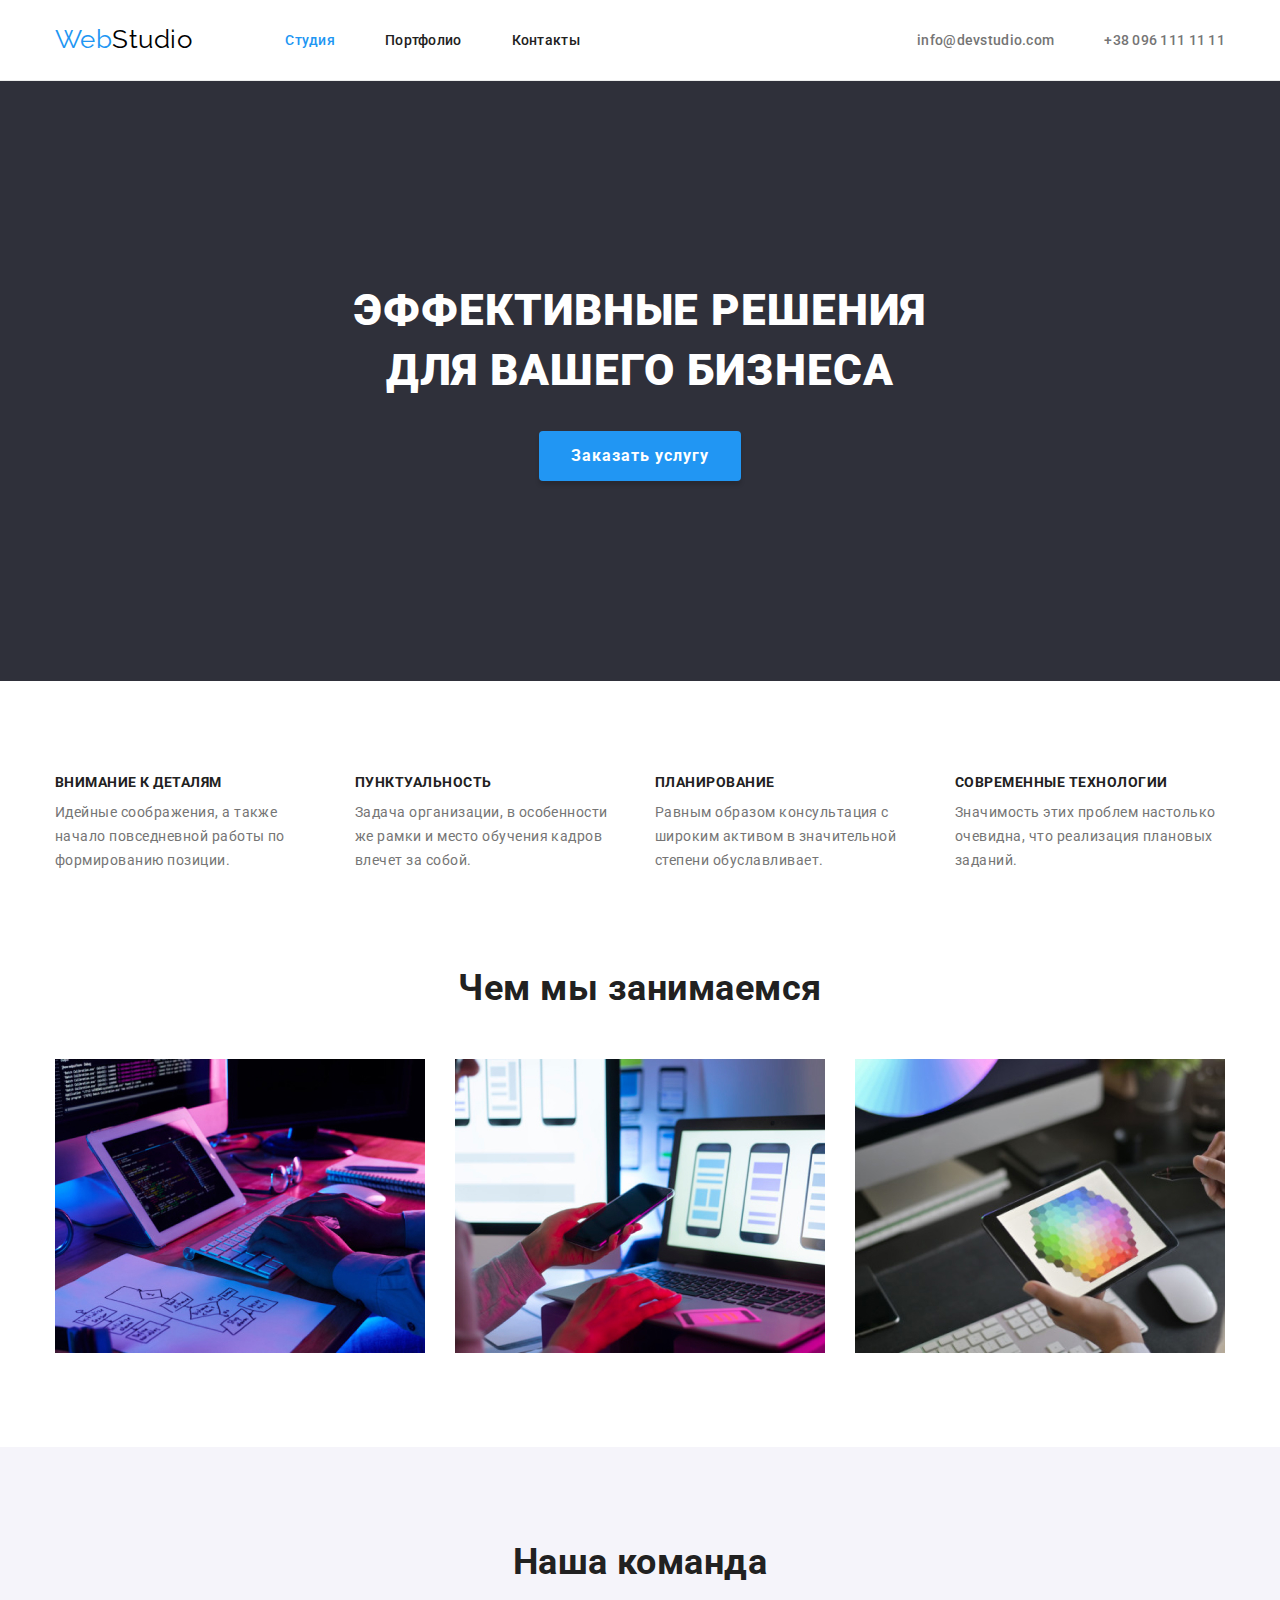
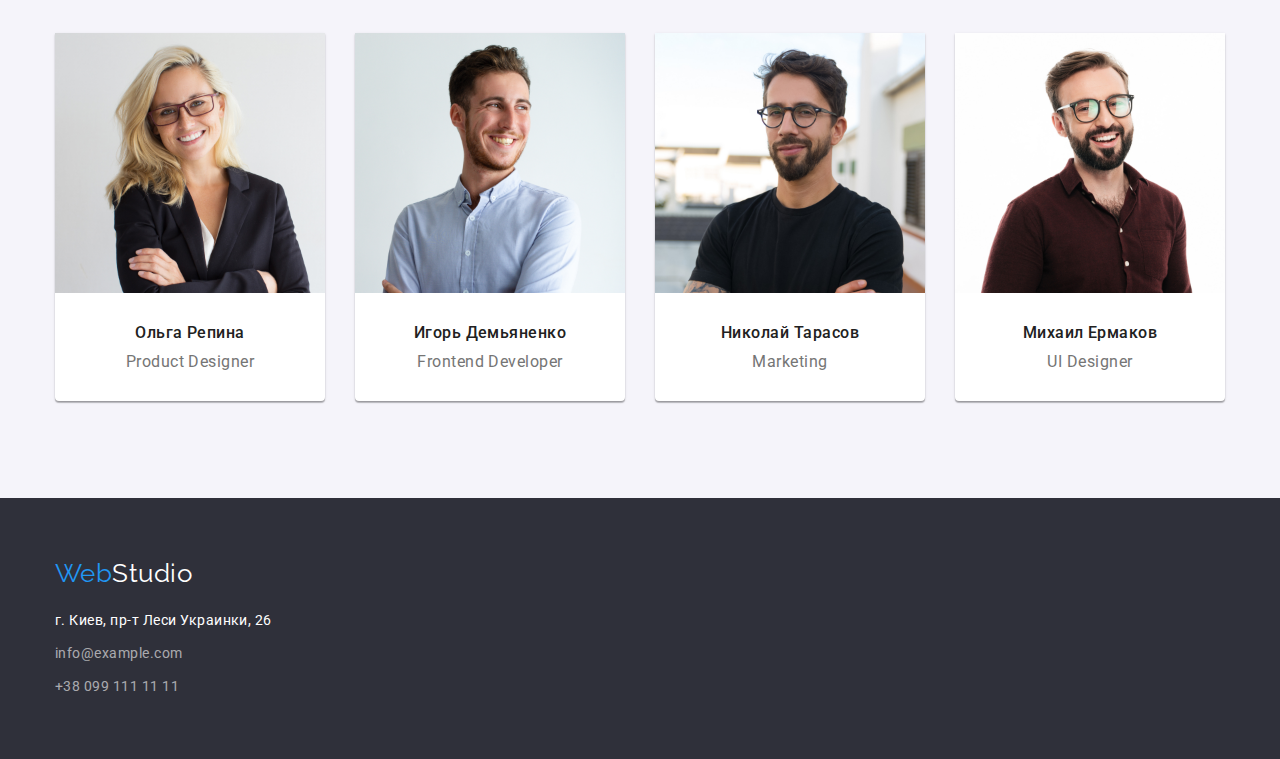
==== index.html @ 9cd1943a "Initial commit" ====
<!DOCTYPE html>
<html lang="ru">
<head>
  <meta charset="UTF-8">
  <meta name="viewport" content="width=device-width, initial-scale=1.0">
  <link href="https://fonts.googleapis.com/css2?family=Raleway:wght@700&family=Roboto:wght@400;500;700;900&display=swap" rel="stylesheet">
  <link rel="stylesheet" href="https://cdnjs.cloudflare.com/ajax/libs/modern-normalize/1.0.0/modern-normalize.min.css">
  <link rel="stylesheet" href="./css/style.css">
  <title>Web Studio</title>
</head>
<body>
  <!-- Шапка -->
  <header>
    <nav class="navigation container">
      <a href="./index.html" class="logo"><span class="logob">Web</span>Studio</a>

      <ul class="site-nav">
        <li class="item"><a href="./index.html" class="link link-current">Студия</a></li>
        <li class="item"><a href="./portfolio.html" class="link">Портфолио</a></li>
        <li class="item"><a href="" class="link">Контакты</a></li>
      </ul>

      <ul class="site-info">
        <li class="item"><a href="mailto:info@devstudio.com" class="link link-contacts">info@devstudio.com</a></li>
        <li class="item"><a href="tel:+380961111111" class="link link-contacts">+38 096 111 11 11</a></li>
      </ul>
    </nav>
  </header>

  <!-- Основа -->
  <main>
    <!-- Герой -->
    <section class="hero">
      <div class="container">
        <h1>Эффективные решения<br>для вашего бизнеса</h1>
        <a href="">Заказать услугу</a>
      </div>
    </section>

    <!-- Особенности -->
    <section class="feature">
      <div class="container">
        <!-- <h2>Особенности</h2> -->
        <ul class="feature-list">
          <li class="item">
            <h3>Внимание к деталям</h3>
            <p>Идейные соображения, а также начало повседневной работы по формированию позиции.</p>
          </li>
          <li class="item">
            <h3>Пунктуальность</h3>
            <p>Задача организации, в особенности же рамки и место обучения кадров влечет за собой.</p>
          </li>
          <li class="item">
            <h3>Планирование</h3>
            <p>Равным образом консультация с широким активом в значительной степени обуславливает.</p>
          </li>
          <li class="item">
            <h3>Современные технологии</h3>
            <p>Значимость этих проблем настолько очевидна, что реализация плановых заданий.</p>
          </li>
        </ul>
      </div>
    </section>

    <!-- Чем мы занимаемся -->
    <section class="employment">
      <div class="container">
        <h2>Чем мы занимаемся</h2>
        <ul class="employment-list">
          <li class="item"><a href=""><img src="./image/studio/box1.jpg" alt="Десктопные приложения"></a></li>
          <li class="item"><a href=""><img src="./image/studio/box2.jpg" alt="Мобильные приложения"></a></li>
          <li class="item"><a href=""><img src="./image/studio/box3.jpg" alt="Дизайнерские решения"></a></li>
        </ul>
      </div>
    </section>

    <!-- Наша команда -->
    <section class="team">
      <div class="container">
        <h2>Наша команда</h2>

        <ul class="team-list">
          <li class="item">
            <img src="./image/studio/foto1.jpg" alt="Игорь Демьяненко" width="270">
            <h3>Ольга Репина</h3>
            <p>Product Designer</p>
          </li>
          <li class="item">
            <img src="./image/studio/foto2.jpg" alt="Ольга Репина" width="270">
            <h3>Игорь Демьяненко</h3>
            <p>Frontend Developer</p>
          </li>
          <li class="item">
            <img src="./image/studio/foto3.jpg" alt="Николай Тарасов" width="270">
            <h3>Николай Тарасов</h3>
            <p>Marketing</p>
          </li>
          <li class="item">
            <img src="./image/studio/foto4.jpg" alt="Михаил Ермаков" width="270">
            <h3>Михаил Ермаков</h3>
            <p>UI Designer</p>
          </li>
        </ul>
      </div>
    </section>
  </main>

  <!-- Подвал -->
  <footer>
    <div class="container">
      <a href="./index.html" class="logow"><span class="logob">Web</span>Studio</a>

      <ul class="contacts">
        <li class="item">
          <p class="adress">г. Киев, пр-т Леси Украинки, 26</p>
        </li>
        <li class="item">
          <p class="link-contacts">info@example.com</p>
        </li>
        <li class="item">
          <p class="link-contacts">+38 099 111 11 11</p>
        </li>
      </ul>
    </div>
  </footer>
</body>
</html>
---- css/style.css ----
/* Макросики */
:root {
  --primary-text-color: #212121;
  --secondary-text-color: #757575;
  --hover-nav-color: #2196f3;
  --hover-button-color: #2196f3;
  --hover-button-text-color: #ffffff;
}

/* Тельце */
body {
  color: var(--primary-text-color);
  background-color: #ffffff;
  font-family: 'Roboto', sans-serif;
  letter-spacing: 0.03em;
  font-family: 'Roboto', sans-serif;
}

/* Обнуление */
ul {
  list-style: none;
  padding: 0;
  margin-top: 0px;
  margin-bottom: 0px;
}

a {
  text-decoration: none;
}

p,
h1,
h2,
h3 {
  margin-top: 0;
  margin-bottom: 0;
}

button {
  font-family: inherit;
}

img {
  display: block;
}

/* Общая рамка */
.container {
  margin-left: auto;
  margin-right: auto;
  width: 1200px;
  padding-left: 15px;
  padding-right: 15px;

  /* outline: 1px solid tomato; */
}

/*! HEADER */
/* Лого */
header {
  border-bottom: 1px solid #ececec;
}

.logo {
  color: #000000;
  font-family: 'Raleway', sans-serif;
  font-size: 26px;
  line-height: 1.2;
}

.logow {
  color: #ffffff;
  font-family: 'Raleway', sans-serif;
  font-size: 26px;
  line-height: 1.2;
}

.logob {
  color: var(--hover-nav-color);
}

/* Навигация */
.navigation {
  display: flex;
  align-items: center;
  height: 80px;
}

.site-nav {
  display: flex;
  margin-left: 93px;
}

.site-nav .item:not(:last-child) {
  margin-right: 50px;
}

.site-info {
  display: flex;
  margin-left: auto;
}

.site-info .item:not(:last-child) {
  margin-right: 50px;
}

/* Ссылки и взаимодействие с ними */
.link {
  color: var(--primary-text-color);
  font-weight: 500;
  font-size: 14px;
  line-height: 1.14;
  letter-spacing: 0.02em;
}

.link-contacts {
  color: var(--secondary-text-color);
}

.link:hover,
.link:focus,
.link-current {
  color: var(--hover-nav-color);
}

/*! MAIN INDEX */
/* Герой */
.hero {
  color: #ffffff;
  background-color: #2f303a;
  letter-spacing: 0.06em;
  text-align: center;
  padding-top: 200px;
  padding-bottom: 200px;
}

.hero h1 {
  margin-bottom: 30px;
  text-align: center;
  text-transform: uppercase;
  font-weight: 900;
  font-size: 44px;
  line-height: 1.36;
}

.hero a {
  display: inline-block;
  color: #ffffff;
  background-color: var(--hover-nav-color);
  font-weight: 700;
  font-size: 16px;
  line-height: 1.88;
  border-radius: 4px;
  box-shadow: 0px 4px 4px rgba(0, 0, 0, 0.15);
  padding: 10px 32px;
  text-align: center;
}

/* Особенности */
.feature {
  padding-top: 94px;
  padding-bottom: 94px;
}

.feature-list {
  display: flex;
}

.feature-list .item {
  width: 270px;
}

.feature-list .item:not(:last-child) {
  margin-right: 30px;
}

.feature h3 {
  margin-top: 0;
  margin-bottom: 10px;
  font-size: 14px;
  line-height: 1.14;
  text-transform: uppercase;
}

.feature p {
  margin-top: 0;
  margin-bottom: 0;
  color: var(--secondary-text-color);
  font-size: 14px;
  line-height: 1.71;
}

/* Чем мы занимаемся */
.employment {
  text-align: center;
  padding-bottom: 94px;
}

.employment h2 {
  text-align: center;
  font-size: 36px;
  line-height: 1.17;
  margin-bottom: 50px;
}

.employment-list {
  display: flex;
}

.employment-list .item:not(:last-child) {
  margin-right: 30px;
}

/* Наша команда */
.team {
  text-align: center;
  background-color: #f5f4fa;
  padding-top: 94px;
  padding-bottom: 97px;
}

.team h2 {
  text-align: center;
  font-size: 36px;
  line-height: 1.17;
  margin-bottom: 50px;
}

.team-list {
  display: flex;
}

.team-list .item:not(:last-child) {
  margin-right: 30px;
}

.team-list .item {
  background: #ffffff;
  box-shadow: 0px 1px 3px rgba(0, 0, 0, 0.12), 0px 1px 1px rgba(0, 0, 0, 0.14),
    0px 2px 1px rgba(0, 0, 0, 0.2);
  border-radius: 0px 0px 4px 4px;
}

.team h3 {
  font-weight: 500;
  font-size: 16px;
  line-height: 1.19;
  margin-top: 30px;
  margin-bottom: 10px;
}

.team p {
  color: var(--secondary-text-color);
  font-size: 16px;
  line-height: 1.19;
  margin-bottom: 30px;
}

/*! FOOTER */
/* Футер */
footer {
  background-color: #2f303a;
  color: #ffffff;
  padding: 60px 0px;
}

.contacts {
  font-size: 14px;
  line-height: 1.71;
  margin-top: 20px;
}

.contacts .link-contacts {
  color: rgba(255, 255, 255, 0.6);
  font-size: 14px;
  line-height: 1.71;
}

.contacts .item:not(:last-child) {
  margin-bottom: 9px;
}

/*! MAIN PORTFOLIO */
/* Кнопки фильтра портфолио */
.portfolio {
  padding-top: 94px;
  padding-bottom: 94px;
}

.filter {
  display: flex;
  margin-bottom: 56px;
  justify-content: center;
}

.filter button {
  color: var(--primary-text-color);
  background-color: #f5f4fa;
  border: none;
  border-radius: 4px;
  font-weight: 500;
  font-size: 16px;
  line-height: 1.63;
  padding: 6px 22px;
}

.filter .item:not(:last-child) {
  margin-right: 8px;
}

.filter button:hover,
.filter button:focus {
  color: #ffffff;
  background-color: var(--hover-nav-color);
  border: none;
  box-shadow: 0px 3px 1px rgba(0, 0, 0, 0.1), 0px 1px 2px rgba(0, 0, 0, 0.08),
    0px 2px 2px rgba(0, 0, 0, 0.12);
}

/* Портфолио */
.content {
  display: flex;
  flex-wrap: wrap;
}

.content .item:not(:nth-child(3n)) {
  margin-right: 30px;
}

.content .item:not(:nth-last-child(-n + 3)) {
  margin-bottom: 30px;
}

.content .item {
  background: #ffffff;
  border: 1px solid #eeeeee;
  max-width: 370px;
}

.content .description {
  letter-spacing: 0.06em;
  font-size: 18px;
  line-height: 2;
  margin: 20px 0px 4px 24px;
}

.content .class {
  color: var(--secondary-text-color);
  font-size: 16px;
  line-height: 1.88;
  margin: 0px 0px 20px 24px;
}
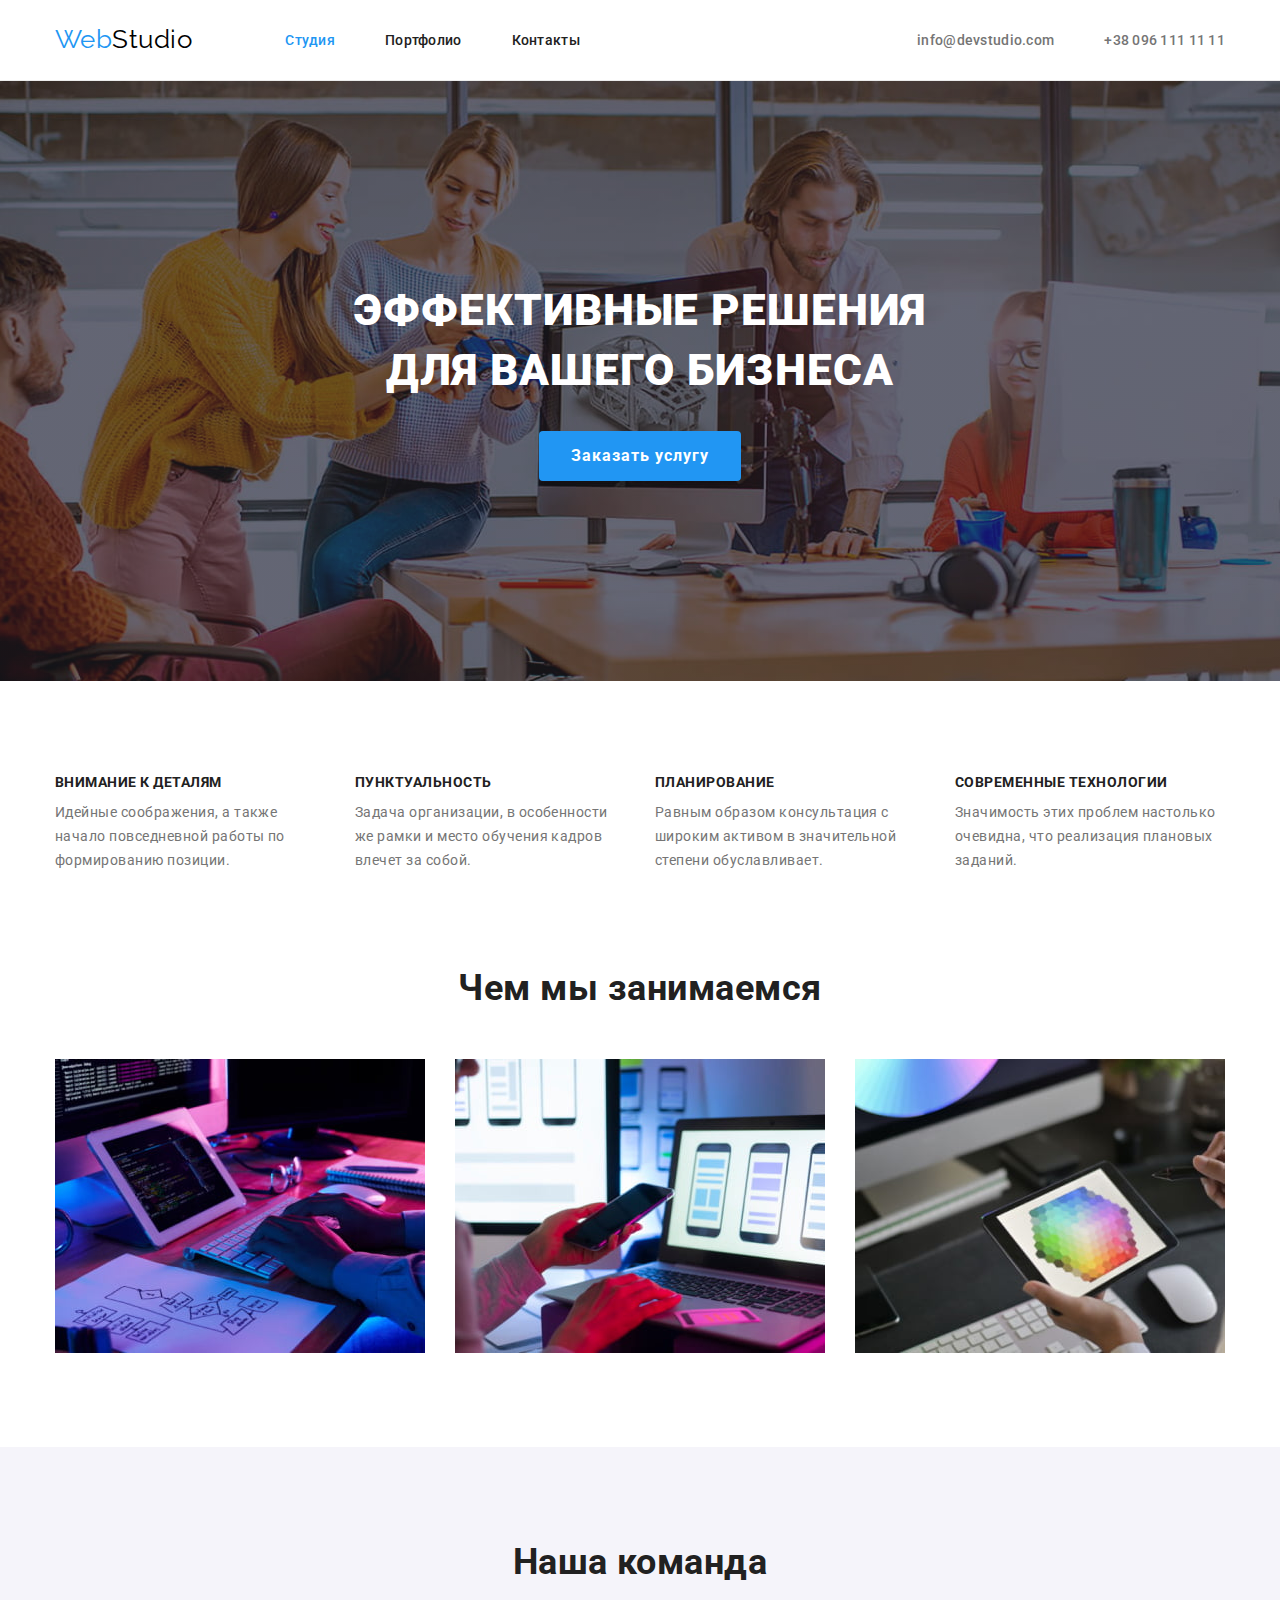
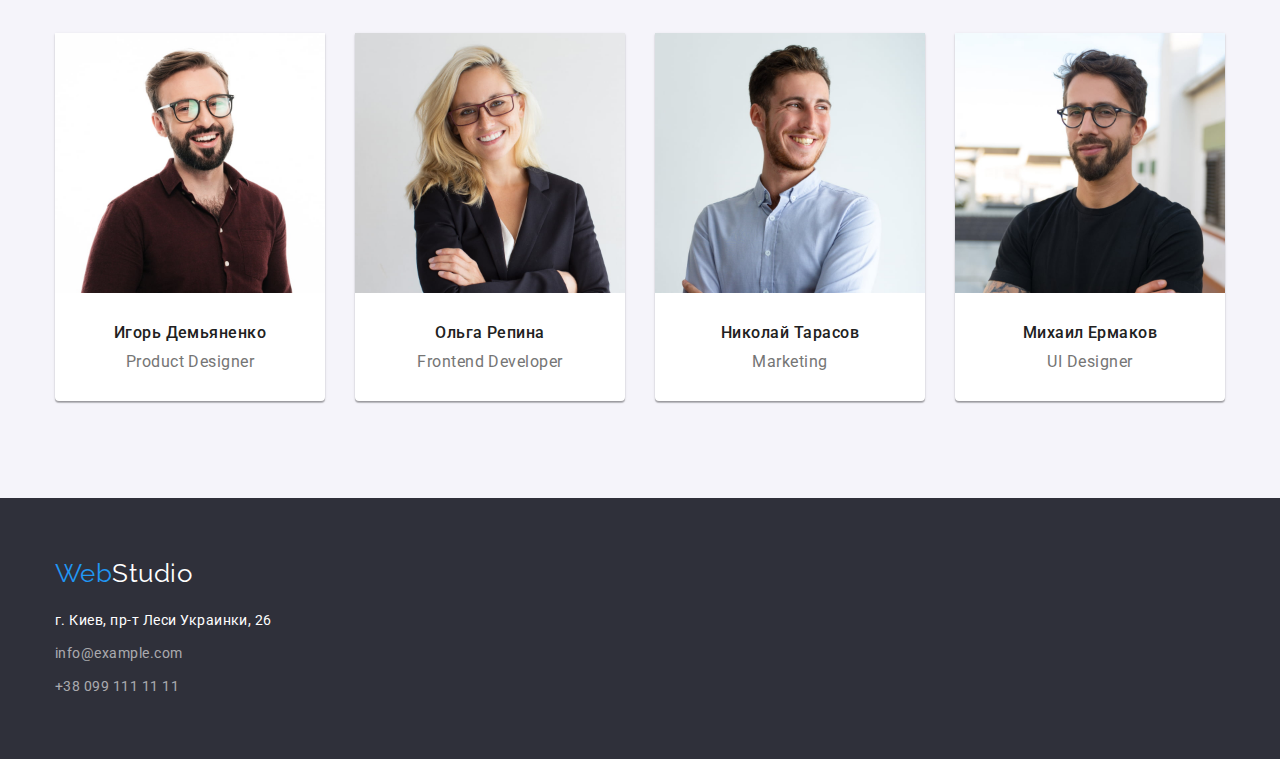
==== commit bc7b78a0: "Внесены небольшие правки, оптимизированны картинки" ====
--- a/index.html
+++ b/index.html
@@ -11,20 +11,22 @@
 <body>
   <!-- Шапка -->
   <header>
-    <nav class="navigation container">
-      <a href="./index.html" class="logo"><span class="logob">Web</span>Studio</a>
+    <div class="container navigation">
+      <nav class="navigation">
+        <a href="./index.html" class="logo"><span class="logob">Web</span>Studio</a>
 
-      <ul class="site-nav">
-        <li class="item"><a href="./index.html" class="link link-current">Студия</a></li>
-        <li class="item"><a href="./portfolio.html" class="link">Портфолио</a></li>
-        <li class="item"><a href="" class="link">Контакты</a></li>
-      </ul>
+        <ul class="site-nav">
+          <li class="item"><a href="./index.html" class="link link-current">Студия</a></li>
+          <li class="item"><a href="./portfolio.html" class="link">Портфолио</a></li>
+          <li class="item"><a href="" class="link">Контакты</a></li>
+        </ul>
+      </nav>
 
       <ul class="site-info">
         <li class="item"><a href="mailto:info@devstudio.com" class="link link-contacts">info@devstudio.com</a></li>
         <li class="item"><a href="tel:+380961111111" class="link link-contacts">+38 096 111 11 11</a></li>
       </ul>
-    </nav>
+    </div>
   </header>
 
   <!-- Основа -->
@@ -32,7 +34,7 @@
     <!-- Герой -->
     <section class="hero">
       <div class="container">
-        <h1>Эффективные решения<br>для вашего бизнеса</h1>
+        <h1>Эффективные решения для вашего бизнеса</h1>
         <a href="">Заказать услугу</a>
       </div>
     </section>
@@ -40,7 +42,8 @@
     <!-- Особенности -->
     <section class="feature">
       <div class="container">
-        <!-- <h2>Особенности</h2> -->
+        <h2 class="visually-hidden">Особенности</h2>
+
         <ul class="feature-list">
           <li class="item">
             <h3>Внимание к деталям</h3>
@@ -82,23 +85,31 @@
         <ul class="team-list">
           <li class="item">
             <img src="./image/studio/foto1.jpg" alt="Игорь Демьяненко" width="270">
-            <h3>Ольга Репина</h3>
-            <p>Product Designer</p>
+            <div class="team-description">
+              <h3>Игорь Демьяненко</h3>
+              <p>Product Designer</p>
+            </div>
           </li>
           <li class="item">
             <img src="./image/studio/foto2.jpg" alt="Ольга Репина" width="270">
-            <h3>Игорь Демьяненко</h3>
-            <p>Frontend Developer</p>
+            <div class="team-description">
+              <h3>Ольга Репина</h3>
+              <p>Frontend Developer</p>
+            </div>
           </li>
           <li class="item">
             <img src="./image/studio/foto3.jpg" alt="Николай Тарасов" width="270">
-            <h3>Николай Тарасов</h3>
-            <p>Marketing</p>
+            <div class="team-description">
+              <h3>Николай Тарасов</h3>
+              <p>Marketing</p>
+            </div>
           </li>
           <li class="item">
             <img src="./image/studio/foto4.jpg" alt="Михаил Ермаков" width="270">
-            <h3>Михаил Ермаков</h3>
-            <p>UI Designer</p>
+            <div class="team-description">
+              <h3>Михаил Ермаков</h3>
+              <p>UI Designer</p>
+            </div>
           </li>
         </ul>
       </div>
@@ -110,17 +121,19 @@
     <div class="container">
       <a href="./index.html" class="logow"><span class="logob">Web</span>Studio</a>
 
-      <ul class="contacts">
-        <li class="item">
-          <p class="adress">г. Киев, пр-т Леси Украинки, 26</p>
-        </li>
-        <li class="item">
-          <p class="link-contacts">info@example.com</p>
-        </li>
-        <li class="item">
-          <p class="link-contacts">+38 099 111 11 11</p>
-        </li>
-      </ul>
+      <address>
+        <ul class="contacts">
+          <li class="item">
+            <p class="adress">г. Киев, пр-т Леси Украинки, 26</p>
+          </li>
+          <li class="item">
+            <p class="link-contacts">info@example.com</p>
+          </li>
+          <li class="item">
+            <p class="link-contacts">+38 099 111 11 11</p>
+          </li>
+        </ul>
+      </address>
     </div>
   </footer>
 </body>
--- a/css/style.css
+++ b/css/style.css
@@ -44,6 +44,19 @@
   display: block;
 }
 
+.visually-hidden {
+  position: absolute;
+  width: 1px;
+  height: 1px;
+  margin: -1px;
+  border: 0;
+  padding: 0;
+  white-space: nowrap;
+  clip-path: inset(100%);
+  clip: rect(0 0 0 0);
+  overflow: hidden;
+}
+
 /* Общая рамка */
 .container {
   margin-left: auto;
@@ -80,10 +93,14 @@
 }
 
 /* Навигация */
+.container.navigation {
+  display: flex;
+  height: 80px;
+}
+
 .navigation {
   display: flex;
   align-items: center;
-  height: 80px;
 }
 
 .site-nav {
@@ -127,7 +144,19 @@
 /* Герой */
 .hero {
   color: #ffffff;
-  background-color: #2f303a;
+  max-width: 1600px;
+  min-height: 600px;
+  margin-left: auto;
+  margin-right: auto;
+  background-image: linear-gradient(
+      to right,
+      rgba(47, 48, 58, 0.4),
+      rgba(47, 48, 58, 0.4)
+    ),
+    url('../image/studio/bg-hero-img.jpg');
+  background-repeat: no-repeat;
+  background-position: center;
+  background-size: cover;
   letter-spacing: 0.06em;
   text-align: center;
   padding-top: 200px;
@@ -141,6 +170,8 @@
   font-weight: 900;
   font-size: 44px;
   line-height: 1.36;
+  width: 675px;
+  margin: 0 auto 30px;
 }
 
 .hero a {
@@ -241,11 +272,15 @@
   border-radius: 0px 0px 4px 4px;
 }
 
+.team-description {
+  padding: 30px 0px;
+  margin: 0 10px;
+}
+
 .team h3 {
   font-weight: 500;
   font-size: 16px;
   line-height: 1.19;
-  margin-top: 30px;
   margin-bottom: 10px;
 }
 
@@ -253,7 +288,6 @@
   color: var(--secondary-text-color);
   font-size: 16px;
   line-height: 1.19;
-  margin-bottom: 30px;
 }
 
 /*! FOOTER */
@@ -264,10 +298,14 @@
   padding: 60px 0px;
 }
 
+address {
+  font-style: normal;
+  margin-top: 20px;
+}
+
 .contacts {
   font-size: 14px;
   line-height: 1.71;
-  margin-top: 20px;
 }
 
 .contacts .link-contacts {
@@ -331,9 +369,11 @@
   margin-bottom: 30px;
 }
 
-.content .item {
+.content .card-description {
   background: #ffffff;
   border: 1px solid #eeeeee;
+  border-top: 0px;
+  padding: 20px 24px;
   max-width: 370px;
 }
 
@@ -341,12 +381,11 @@
   letter-spacing: 0.06em;
   font-size: 18px;
   line-height: 2;
-  margin: 20px 0px 4px 24px;
+  margin-bottom: 4px;
 }
 
 .content .class {
   color: var(--secondary-text-color);
   font-size: 16px;
   line-height: 1.88;
-  margin: 0px 0px 20px 24px;
-}
+}
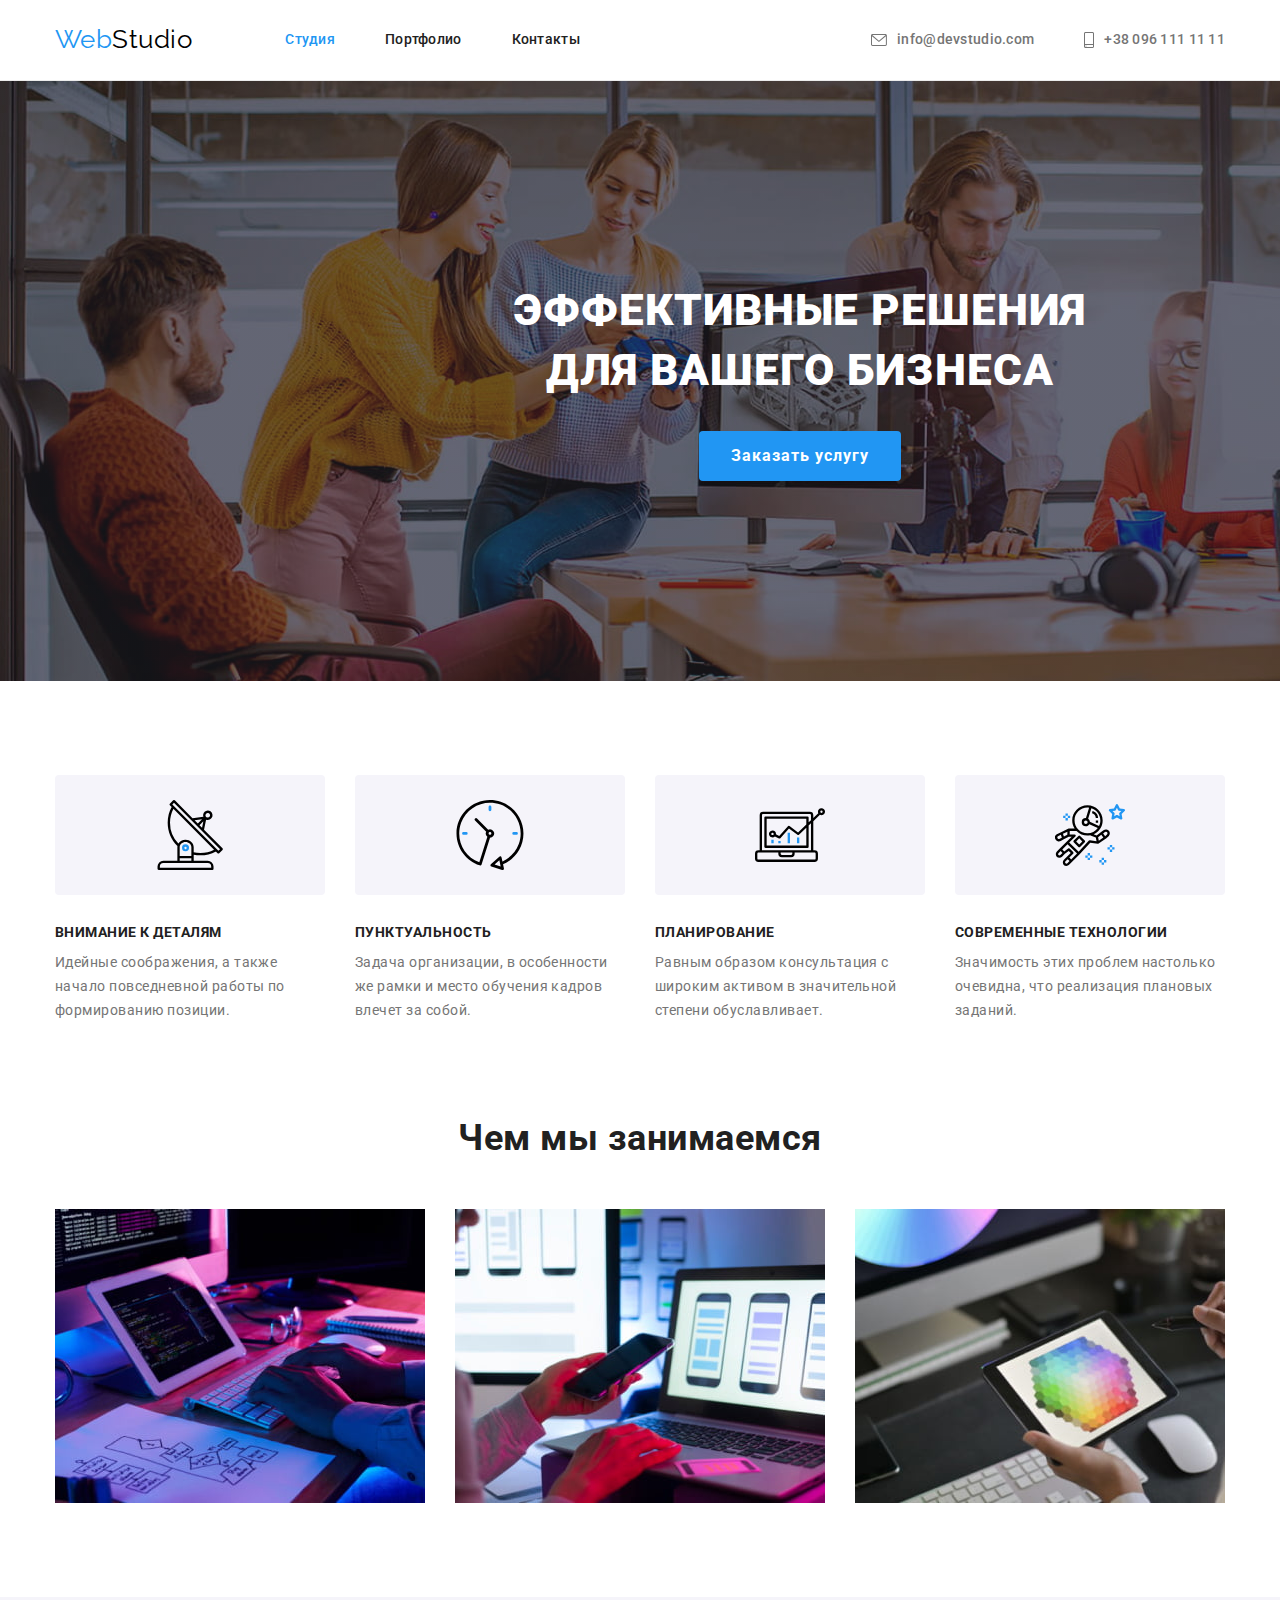
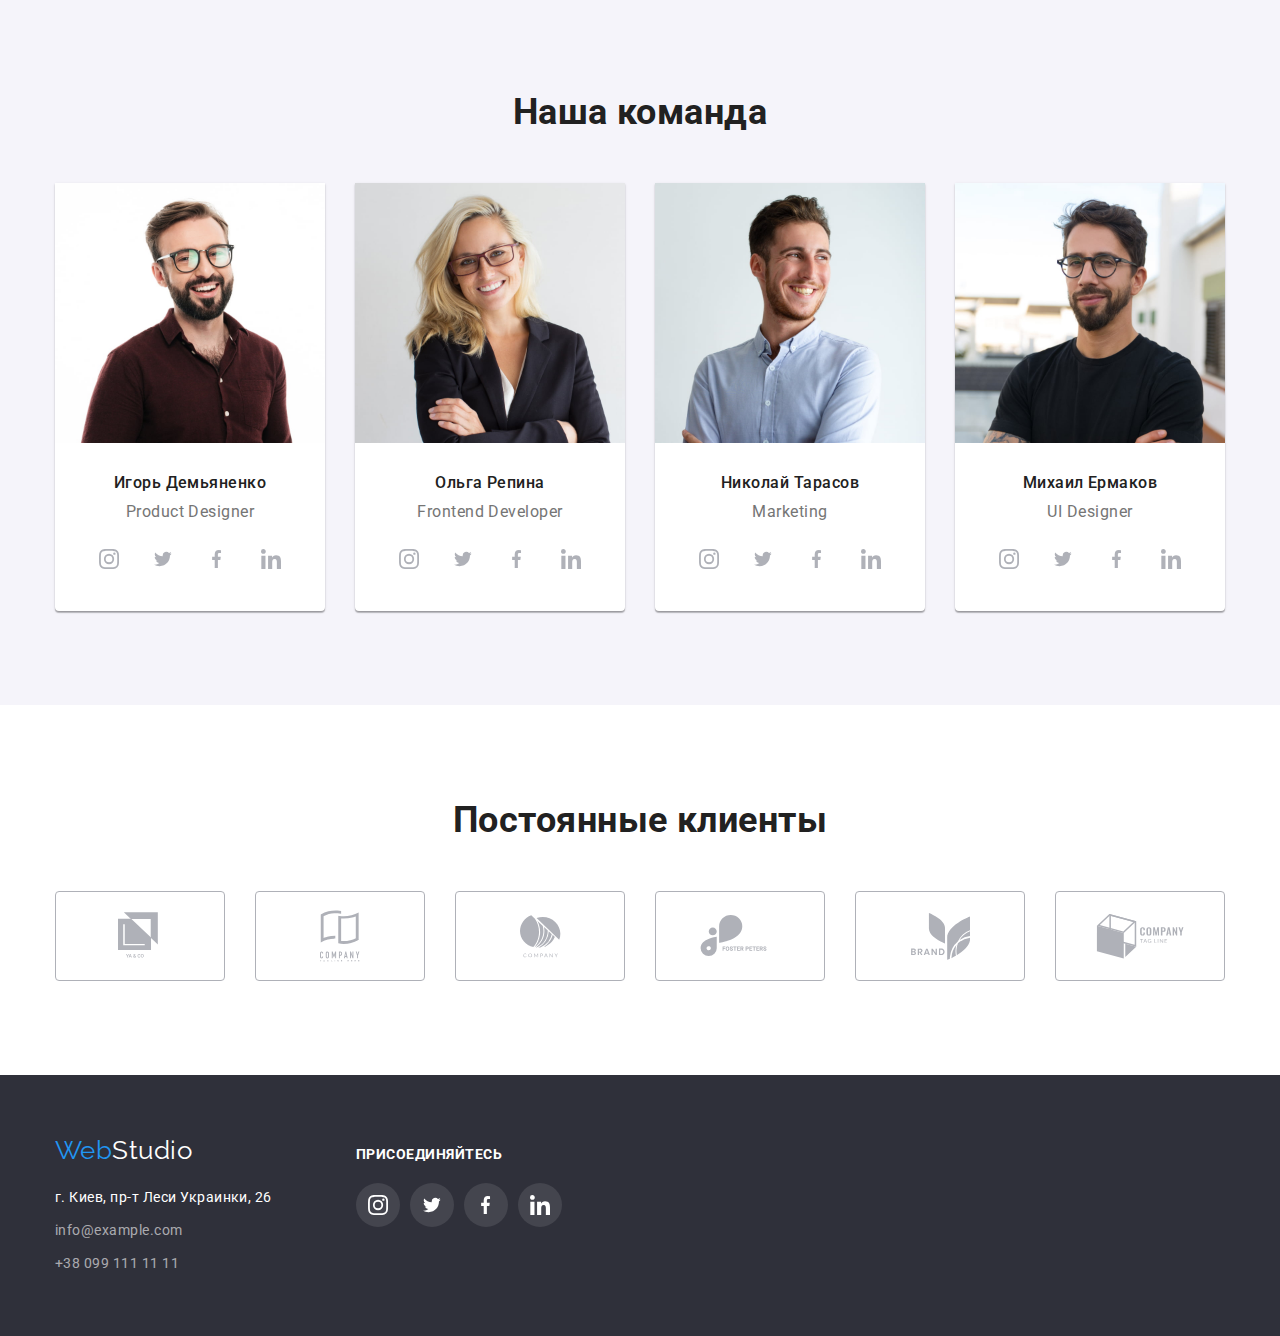
==== commit 7846d319: "Добавлены иконки и социальные линки, мелкие правки" ====
--- a/index.html
+++ b/index.html
@@ -1,13 +1,16 @@
 <!DOCTYPE html>
 <html lang="ru">
+
 <head>
   <meta charset="UTF-8">
   <meta name="viewport" content="width=device-width, initial-scale=1.0">
-  <link href="https://fonts.googleapis.com/css2?family=Raleway:wght@700&family=Roboto:wght@400;500;700;900&display=swap" rel="stylesheet">
+  <link href="https://fonts.googleapis.com/css2?family=Raleway:wght@700&family=Roboto:wght@400;500;700;900&display=swap"
+    rel="stylesheet">
   <link rel="stylesheet" href="https://cdnjs.cloudflare.com/ajax/libs/modern-normalize/1.0.0/modern-normalize.min.css">
   <link rel="stylesheet" href="./css/style.css">
   <title>Web Studio</title>
 </head>
+
 <body>
   <!-- Шапка -->
   <header>
@@ -16,15 +19,35 @@
         <a href="./index.html" class="logo"><span class="logob">Web</span>Studio</a>
 
         <ul class="site-nav">
-          <li class="item"><a href="./index.html" class="link link-current">Студия</a></li>
-          <li class="item"><a href="./portfolio.html" class="link">Портфолио</a></li>
-          <li class="item"><a href="" class="link">Контакты</a></li>
+          <li class="item">
+            <a href="./index.html" class="link link-current">Студия</a>
+          </li>
+          <li class="item">
+            <a href="./portfolio.html" class="link">Портфолио</a>
+          </li>
+          <li class="item">
+            <a href="" class="link">Контакты</a>
+          </li>
         </ul>
       </nav>
 
       <ul class="site-info">
-        <li class="item"><a href="mailto:info@devstudio.com" class="link link-contacts">info@devstudio.com</a></li>
-        <li class="item"><a href="tel:+380961111111" class="link link-contacts">+38 096 111 11 11</a></li>
+        <li class="item">
+          <a href="mailto:info@devstudio.com" class="link link-contacts">
+            <svg class="icon" width="16" height="12">
+              <use href="./image/studio/sprite.svg#icon-envelope"></use>
+            </svg>
+            info@devstudio.com
+          </a>
+        </li>
+        <li class="item">
+          <a href="tel:+380961111111" class="link link-contacts">
+            <svg class="icon" width="10" height="16">
+              <use href="./image/studio/sprite.svg#icon-smartphone"></use>
+            </svg>
+            +38 096 111 11 11
+          </a>
+        </li>
       </ul>
     </div>
   </header>
@@ -46,18 +69,38 @@
 
         <ul class="feature-list">
           <li class="item">
+            <div class="feature-icon">
+              <svg class="image" width="70" height="70">
+                <use href="./image/studio/sprite.svg#icon-antenna"></use>
+              </svg>
+            </div>
             <h3>Внимание к деталям</h3>
             <p>Идейные соображения, а также начало повседневной работы по формированию позиции.</p>
           </li>
           <li class="item">
+            <div class="feature-icon">
+              <svg class="image" width="70" height="70">
+                <use href="./image/studio/sprite.svg#icon-clock"></use>
+              </svg>
+            </div>
             <h3>Пунктуальность</h3>
             <p>Задача организации, в особенности же рамки и место обучения кадров влечет за собой.</p>
           </li>
           <li class="item">
+            <div class="feature-icon">
+              <svg class="image" width="70" height="70">
+                <use href="./image/studio/sprite.svg#icon-diagram"></use>
+              </svg>
+            </div>
             <h3>Планирование</h3>
             <p>Равным образом консультация с широким активом в значительной степени обуславливает.</p>
           </li>
           <li class="item">
+            <div class="feature-icon">
+              <svg class="image" width="70" height="70">
+                <use href="./image/studio/sprite.svg#icon-astronaut"></use>
+              </svg>
+            </div>
             <h3>Современные технологии</h3>
             <p>Значимость этих проблем настолько очевидна, что реализация плановых заданий.</p>
           </li>
@@ -88,6 +131,36 @@
             <div class="team-description">
               <h3>Игорь Демьяненко</h3>
               <p>Product Designer</p>
+              <ul class="team-link-list">
+                <li class="link-item">
+                  <a href="" class="team-link">
+                    <svg width="20" height="20">
+                      <use href="./image/studio/sprite.svg#icon-instagram"></use>
+                    </svg>
+                  </a>
+                </li>
+                <li class="link-item">
+                  <a href="" class="team-link">
+                    <svg width="20" height="16">
+                      <use href="./image/studio/sprite.svg#icon-twitter"></use>
+                    </svg>
+                  </a>
+                </li>
+                <li class="link-item">
+                  <a href="" class="team-link">
+                    <svg width="10" height="20">
+                      <use href="./image/studio/sprite.svg#icon-facebook"></use>
+                    </svg>
+                  </a>
+                </li>
+                <li class="link-item">
+                  <a href="" class="team-link">
+                    <svg width="20" height="20">
+                      <use href="./image/studio/sprite.svg#icon-linkedin"></use>
+                    </svg>
+                  </a>
+                </li>
+              </ul>
             </div>
           </li>
           <li class="item">
@@ -95,6 +168,36 @@
             <div class="team-description">
               <h3>Ольга Репина</h3>
               <p>Frontend Developer</p>
+              <ul class="team-link-list">
+                <li class="link-item">
+                  <a href="" class="team-link">
+                    <svg class="icon" width="20" height="20">
+                      <use href="./image/studio/sprite.svg#icon-instagram"></use>
+                    </svg>
+                  </a>
+                </li>
+                <li class="link-item">
+                  <a href="" class="team-link">
+                    <svg class="icon" width="20" height="16">
+                      <use href="./image/studio/sprite.svg#icon-twitter"></use>
+                    </svg>
+                  </a>
+                </li>
+                <li class="link-item">
+                  <a href="" class="team-link">
+                    <svg class="icon" width="10" height="20">
+                      <use href="./image/studio/sprite.svg#icon-facebook"></use>
+                    </svg>
+                  </a>
+                </li>
+                <li class="link-item">
+                  <a href="" class="team-link">
+                    <svg class="icon" width="20" height="20">
+                      <use href="./image/studio/sprite.svg#icon-linkedin"></use>
+                    </svg>
+                  </a>
+                </li>
+              </ul>
             </div>
           </li>
           <li class="item">
@@ -102,6 +205,36 @@
             <div class="team-description">
               <h3>Николай Тарасов</h3>
               <p>Marketing</p>
+              <ul class="team-link-list">
+                <li class="link-item">
+                  <a href="" class="team-link">
+                    <svg class="icon" width="20" height="20">
+                      <use href="./image/studio/sprite.svg#icon-instagram"></use>
+                    </svg>
+                  </a>
+                </li>
+                <li class="link-item">
+                  <a href="" class="team-link">
+                    <svg class="icon" width="20" height="16">
+                      <use href="./image/studio/sprite.svg#icon-twitter"></use>
+                    </svg>
+                  </a>
+                </li>
+                <li class="link-item">
+                  <a href="" class="team-link">
+                    <svg class="icon" width="10" height="20">
+                      <use href="./image/studio/sprite.svg#icon-facebook"></use>
+                    </svg>
+                  </a>
+                </li>
+                <li class="link-item">
+                  <a href="" class="team-link">
+                    <svg class="icon" width="20" height="20">
+                      <use href="./image/studio/sprite.svg#icon-linkedin"></use>
+                    </svg>
+                  </a>
+                </li>
+              </ul>
             </div>
           </li>
           <li class="item">
@@ -109,7 +242,89 @@
             <div class="team-description">
               <h3>Михаил Ермаков</h3>
               <p>UI Designer</p>
-            </div>
+              <ul class="team-link-list">
+                <li class="link-item">
+                  <a href="" class="team-link">
+                    <svg class="icon" width="20" height="20">
+                      <use href="./image/studio/sprite.svg#icon-instagram"></use>
+                    </svg>
+                  </a>
+                </li>
+                <li class="link-item">
+                  <a href="" class="team-link">
+                    <svg class="icon" width="20" height="16">
+                      <use href="./image/studio/sprite.svg#icon-twitter"></use>
+                    </svg>
+                  </a>
+                </li>
+                <li class="link-item">
+                  <a href="" class="team-link">
+                    <svg class="icon" width="10" height="20">
+                      <use href="./image/studio/sprite.svg#icon-facebook"></use>
+                    </svg>
+                  </a>
+                </li>
+                <li class="link-item">
+                  <a href="" class="team-link">
+                    <svg class="icon" width="20" height="20">
+                      <use href="./image/studio/sprite.svg#icon-linkedin"></use>
+                    </svg>
+                  </a>
+                </li>
+              </ul>
+            </div>
+          </li>
+        </ul>
+      </div>
+    </section>
+
+    <!-- Постоянные клиенты -->
+    <section class="regular-customers">
+      <div class="container">
+        <h2>Постоянные клиенты</h2>
+
+        <ul class="customers">
+          <li class="item">
+            <a href="" class="link customers-link">
+              <svg class="icon" width="44" height="49">
+                <use href="./image/studio/sprite.svg#icon-logo-1"></use>
+              </svg>
+            </a>
+          </li>
+          <li class="item">
+            <a href="" class="link customers-link">
+              <svg class="icon" width="40" height="52">
+                <use href="./image/studio/sprite.svg#icon-logo-2"></use>
+              </svg>
+            </a>
+          </li>
+          <li class="item">
+            <a href="" class="link customers-link">
+              <svg class="icon" width="41" height="43">
+                <use href="./image/studio/sprite.svg#icon-logo-3"></use>
+              </svg>
+            </a>
+          </li>
+          <li class="item">
+            <a href="" class="link customers-link">
+              <svg class="icon" width="80" height="42">
+                <use href="./image/studio/sprite.svg#icon-logo-4"></use>
+              </svg>
+            </a>
+          </li>
+          <li class="item">
+            <a href="" class="link customers-link">
+              <svg class="icon" width="59" height="47">
+                <use href="./image/studio/sprite.svg#icon-logo-5"></use>
+              </svg>
+            </a>
+          </li>
+          <li class="item">
+            <a href="" class="link customers-link">
+              <svg class="icon" width="89" height="45">
+                <use href="./image/studio/sprite.svg#icon-logo-6"></use>
+              </svg>
+            </a>
           </li>
         </ul>
       </div>
@@ -119,21 +334,57 @@
   <!-- Подвал -->
   <footer>
     <div class="container">
-      <a href="./index.html" class="logow"><span class="logob">Web</span>Studio</a>
-
-      <address>
-        <ul class="contacts">
-          <li class="item">
-            <p class="adress">г. Киев, пр-т Леси Украинки, 26</p>
-          </li>
-          <li class="item">
-            <p class="link-contacts">info@example.com</p>
-          </li>
-          <li class="item">
-            <p class="link-contacts">+38 099 111 11 11</p>
-          </li>
-        </ul>
-      </address>
+      <div class="address-container">
+        <a href="./index.html" class="logow"><span class="logob">Web</span>Studio</a>
+
+        <address>
+          <ul class="contacts">
+            <li class="address-item">
+              <p class="adress">г. Киев, пр-т Леси Украинки, 26</p>
+            </li>
+            <li class="address-item">
+              <p class="link-contacts">info@example.com</p>
+            </li>
+            <li class="address-item">
+              <p class="link-contacts">+38 099 111 11 11</p>
+            </li>
+          </ul>
+        </address>
+      </div>
+
+      <div class="social-links-container">
+        <p>присоединяйтесь</p>
+        <ul class="social-link-list">
+          <li class="social-item">
+            <a href="" class="social-link">
+              <svg width="20" height="20">
+                <use href="./image/studio/sprite.svg#icon-instagram"></use>
+            </svg>
+           </a>
+          </li>
+          <li class="social-item">
+            <a href="" class="social-link">
+              <svg width="20" height="16">
+                <use href="./image/studio/sprite.svg#icon-twitter"></use>
+            </svg>
+            </a>
+          </li>
+          <li class="social-item">
+            <a href="" class="social-link">
+              <svg width="10" height="20">
+                <use href="./image/studio/sprite.svg#icon-facebook"></use>
+            </svg>
+            </a>
+          </li>
+          <li class="social-item">
+            <a href="" class="social-link">
+              <svg width="20" height="20">
+                <use href="./image/studio/sprite.svg#icon-linkedin"></use>
+            </svg>
+            </a>
+          </li>
+        </ul>
+      </div>
     </div>
   </footer>
 </body>
--- a/css/style.css
+++ b/css/style.css
@@ -5,6 +5,8 @@
   --hover-nav-color: #2196f3;
   --hover-button-color: #2196f3;
   --hover-button-text-color: #ffffff;
+  --icons-color: #afb1b8;
+  --hover-social-icons-color: #ffffff;
 }
 
 /* Тельце */
@@ -13,7 +15,6 @@
   background-color: #ffffff;
   font-family: 'Roboto', sans-serif;
   letter-spacing: 0.03em;
-  font-family: 'Roboto', sans-serif;
 }
 
 /* Обнуление */
@@ -108,6 +109,11 @@
   margin-left: 93px;
 }
 
+.navigation .link {
+  display: block;
+  padding: 32px 0;
+}
+
 .site-nav .item:not(:last-child) {
   margin-right: 50px;
 }
@@ -115,10 +121,20 @@
 .site-info {
   display: flex;
   margin-left: auto;
+  align-items: center;
+}
+.site-info .link {
+  display: flex;
+  align-items: center;
 }
 
 .site-info .item:not(:last-child) {
   margin-right: 50px;
+}
+
+.site-info .icon {
+  margin-right: 10px;
+  fill: currentColor;
 }
 
 /* Ссылки и взаимодействие с ними */
@@ -144,10 +160,11 @@
 /* Герой */
 .hero {
   color: #ffffff;
-  max-width: 1600px;
+  min-width: 1600px;
   min-height: 600px;
   margin-left: auto;
   margin-right: auto;
+  background-color: #2f303a;
   background-image: linear-gradient(
       to right,
       rgba(47, 48, 58, 0.4),
@@ -205,8 +222,18 @@
   margin-right: 30px;
 }
 
+.feature-icon {
+  display: flex;
+  justify-content: center;
+  align-items: center;
+  margin-bottom: 30px;
+  width: 270px;
+  height: 120px;
+  background-color: #f5f4fa;
+  border-radius: 4px;
+}
+
 .feature h3 {
-  margin-top: 0;
   margin-bottom: 10px;
   font-size: 14px;
   line-height: 1.14;
@@ -214,8 +241,6 @@
 }
 
 .feature p {
-  margin-top: 0;
-  margin-bottom: 0;
   color: var(--secondary-text-color);
   font-size: 14px;
   line-height: 1.71;
@@ -247,7 +272,7 @@
   text-align: center;
   background-color: #f5f4fa;
   padding-top: 94px;
-  padding-bottom: 97px;
+  padding-bottom: 94px;
 }
 
 .team h2 {
@@ -288,6 +313,74 @@
   color: var(--secondary-text-color);
   font-size: 16px;
   line-height: 1.19;
+  margin-bottom: 16px;
+}
+
+.team-link-list {
+  display: flex;
+  justify-content: center;
+  align-items: center;
+  width: 206px;
+  height: 44px;
+  margin: 0 22px;
+}
+
+.team-link-list .link-item:not(:last-child) {
+  margin-right: 10px;
+}
+
+.team-link {
+  display: flex;
+  justify-content: center;
+  align-items: center;
+  width: 44px;
+  height: 44px;
+  border-radius: 50%;
+  fill: var(--icons-color);
+}
+
+.team-link:hover,
+.team-link:focus {
+  background-color: var(--hover-nav-color);
+  fill: var(--hover-social-icons-color);
+}
+
+/* Постоянные клиенты */
+.regular-customers {
+  padding-top: 94px;
+  padding-bottom: 94px;
+}
+
+.regular-customers h2 {
+  font-size: 36px;
+  line-height: 1.17;
+  text-align: center;
+  margin-bottom: 50px;
+}
+
+.customers {
+  display: flex;
+}
+
+.customers .item:not(:last-child) {
+  margin-right: 30px;
+}
+
+.customers-link {
+  display: flex;
+  justify-content: center;
+  align-items: center;
+  width: 170px;
+  height: 90px;
+  border: 1px solid var(--icons-color);
+  border-radius: 4px;
+  fill: var(--icons-color);
+}
+
+.customers-link:hover,
+.customers-link:focus {
+  fill: currentColor;
+  border-color: var(--hover-nav-color);
 }
 
 /*! FOOTER */
@@ -298,6 +391,16 @@
   padding: 60px 0px;
 }
 
+footer .container {
+  display: flex;
+}
+
+/* Адресс */
+.address-container {
+  min-width: 231px;
+  margin-right: 70px;
+}
+
 address {
   font-style: normal;
   margin-top: 20px;
@@ -314,8 +417,45 @@
   line-height: 1.71;
 }
 
-.contacts .item:not(:last-child) {
+.contacts .address-item:not(:last-child) {
   margin-bottom: 9px;
+}
+
+/* Социальные ссылки */
+.social-links-container p {
+  font-size: 14px;
+  line-height: 1.14;
+  font-weight: bold;
+  text-transform: uppercase;
+  margin-top: 12px;
+  margin-bottom: 20px;
+}
+
+.social-link-list {
+  display: flex;
+  width: 206px;
+  height: 44px;
+}
+
+.social-link-list .social-item:not(:last-child) {
+  margin-right: 10px;
+}
+
+.social-link {
+  display: flex;
+  justify-content: center;
+  align-items: center;
+  width: 44px;
+  height: 44px;
+  border-radius: 50%;
+  fill: #ffffff;
+  background-color: rgba(255, 255, 255, 0.1);
+}
+
+.social-link:hover,
+.social-link:focus {
+  background-color: var(--hover-nav-color);
+  fill: var(--hover-social-icons-color);
 }
 
 /*! MAIN PORTFOLIO */
@@ -340,6 +480,7 @@
   font-size: 16px;
   line-height: 1.63;
   padding: 6px 22px;
+  cursor: pointer;
 }
 
 .filter .item:not(:last-child) {
@@ -369,6 +510,12 @@
   margin-bottom: 30px;
 }
 
+.content .item:hover,
+.content .item:focus {
+  box-shadow: 0px 1px 1px rgba(0, 0, 0, 0.12), 0px 4px 4px rgba(0, 0, 0, 0.06),
+    1px 4px 6px rgba(0, 0, 0, 0.16);
+}
+
 .content .card-description {
   background: #ffffff;
   border: 1px solid #eeeeee;
